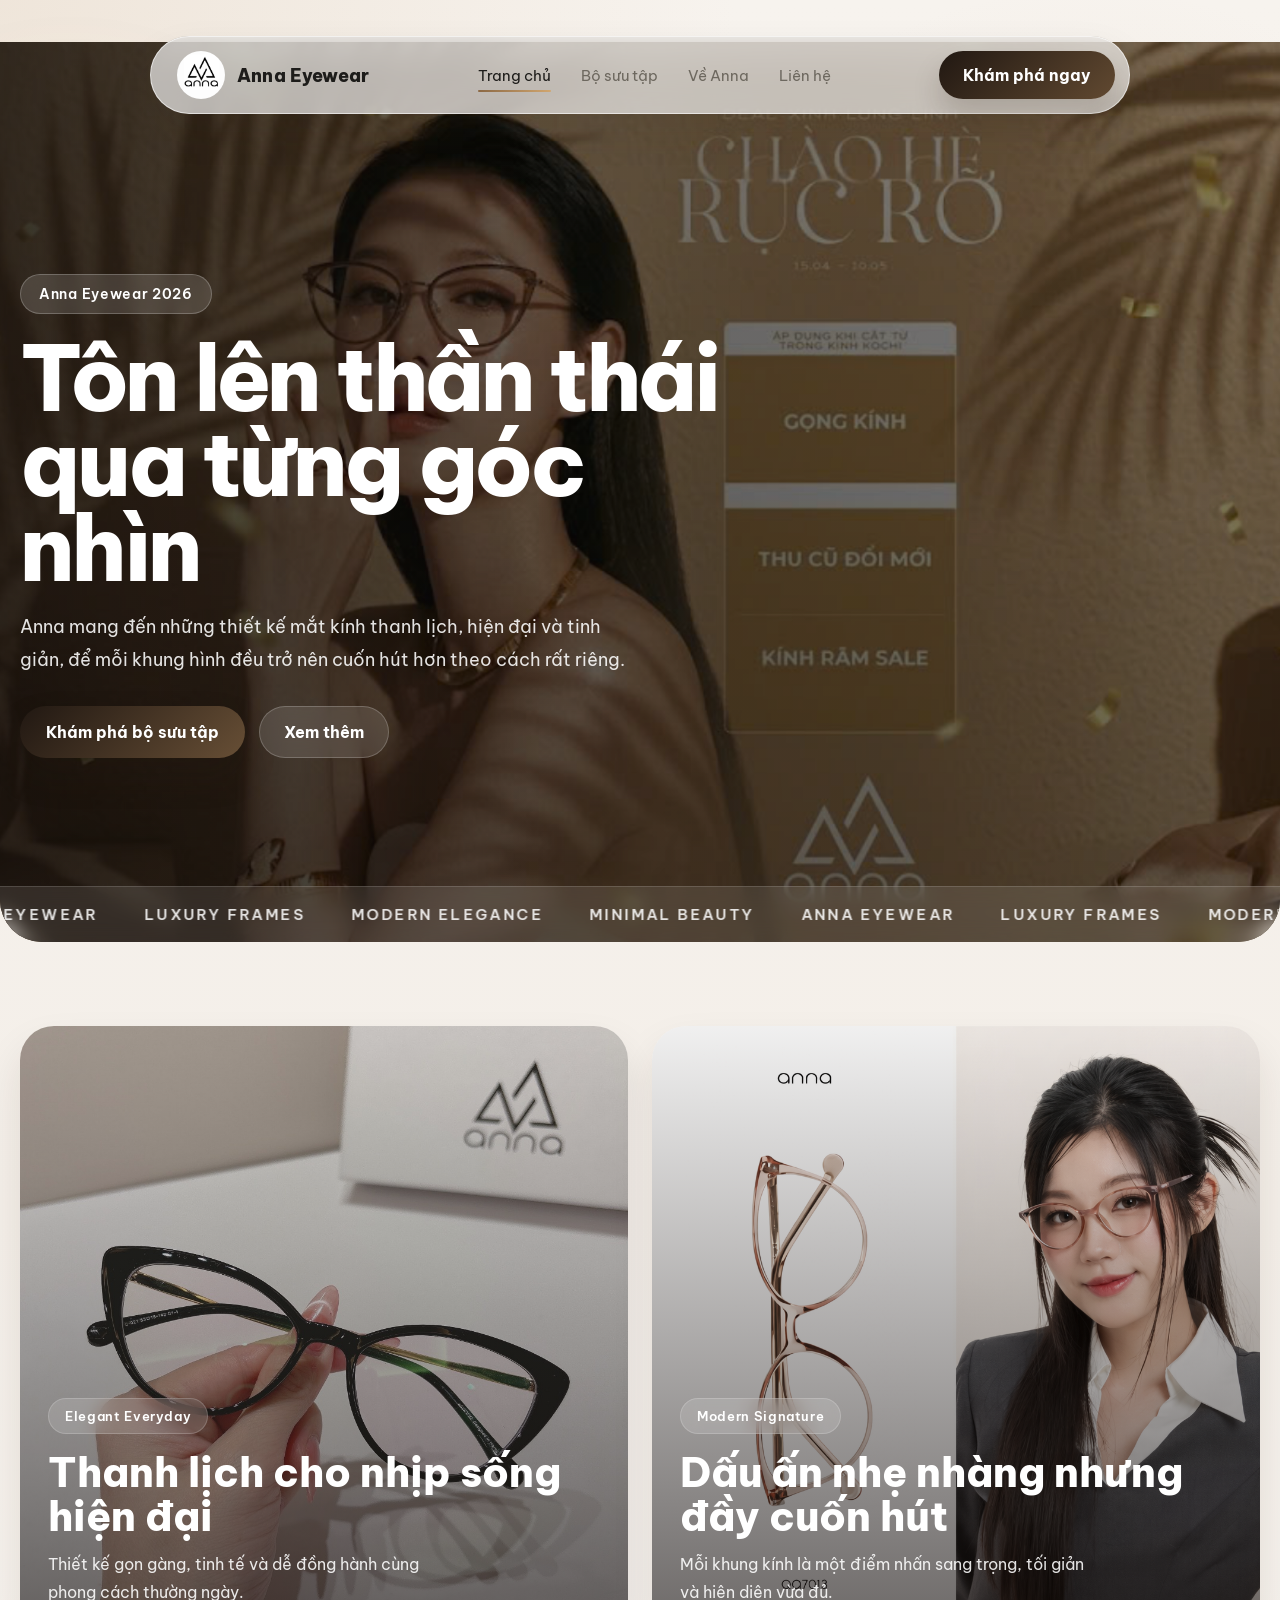
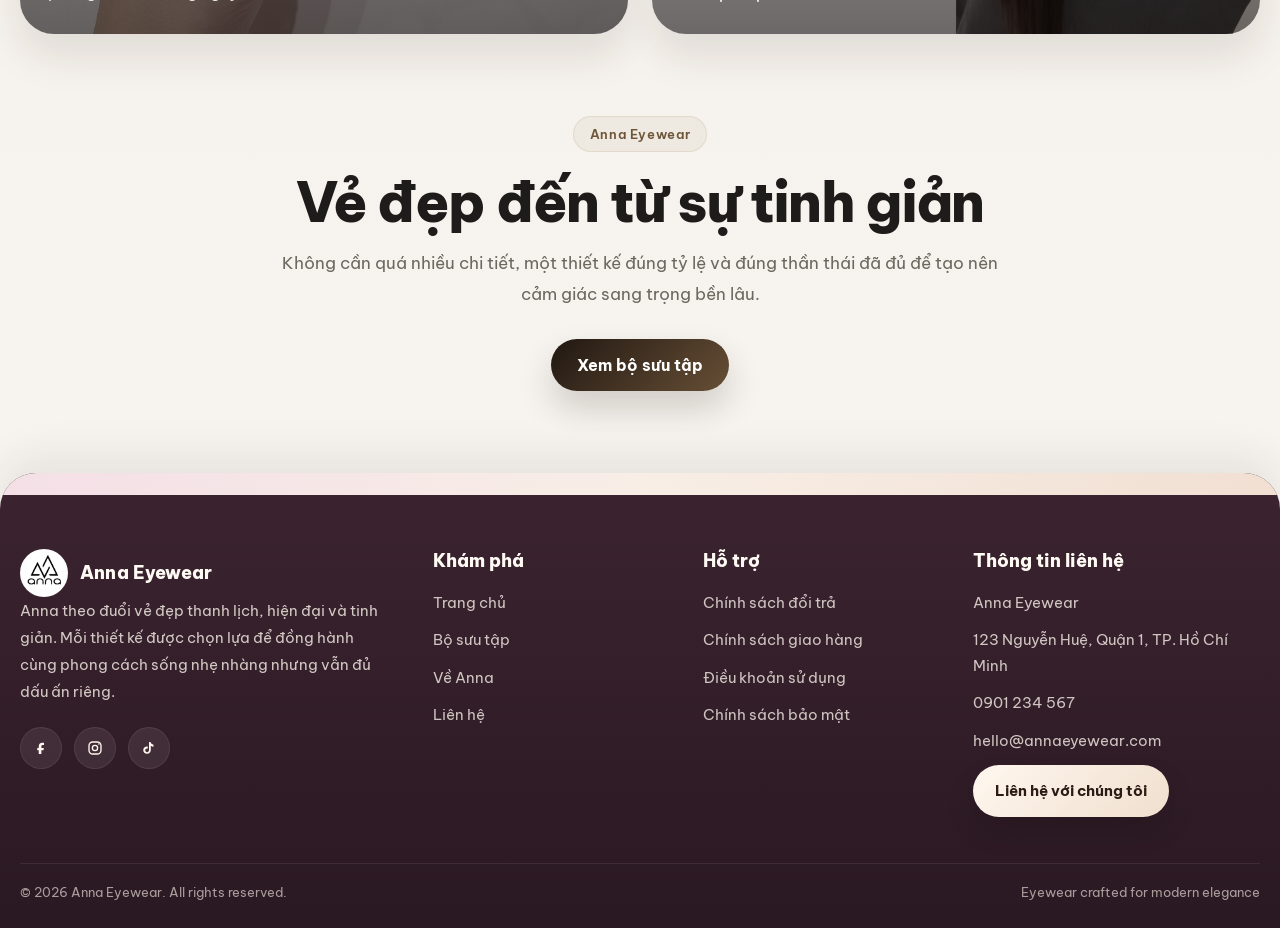
==== index.html @ 3d451430 "Add root index file for GitHub Pages" ====
<!DOCTYPE html>
<html lang="vi">
<head>
  <meta charset="UTF-8">
  <meta http-equiv="refresh" content="0; url=./html/home.html">
  <meta name="viewport" content="width=device-width, initial-scale=1.0">
  <title>Anna Eyewear</title>
</head>
<body>
  <p>Đang chuyển đến trang chủ... <a href="./html/home.html">Bấm vào đây nếu chưa tự chuyển</a></p>
</body>
</html>
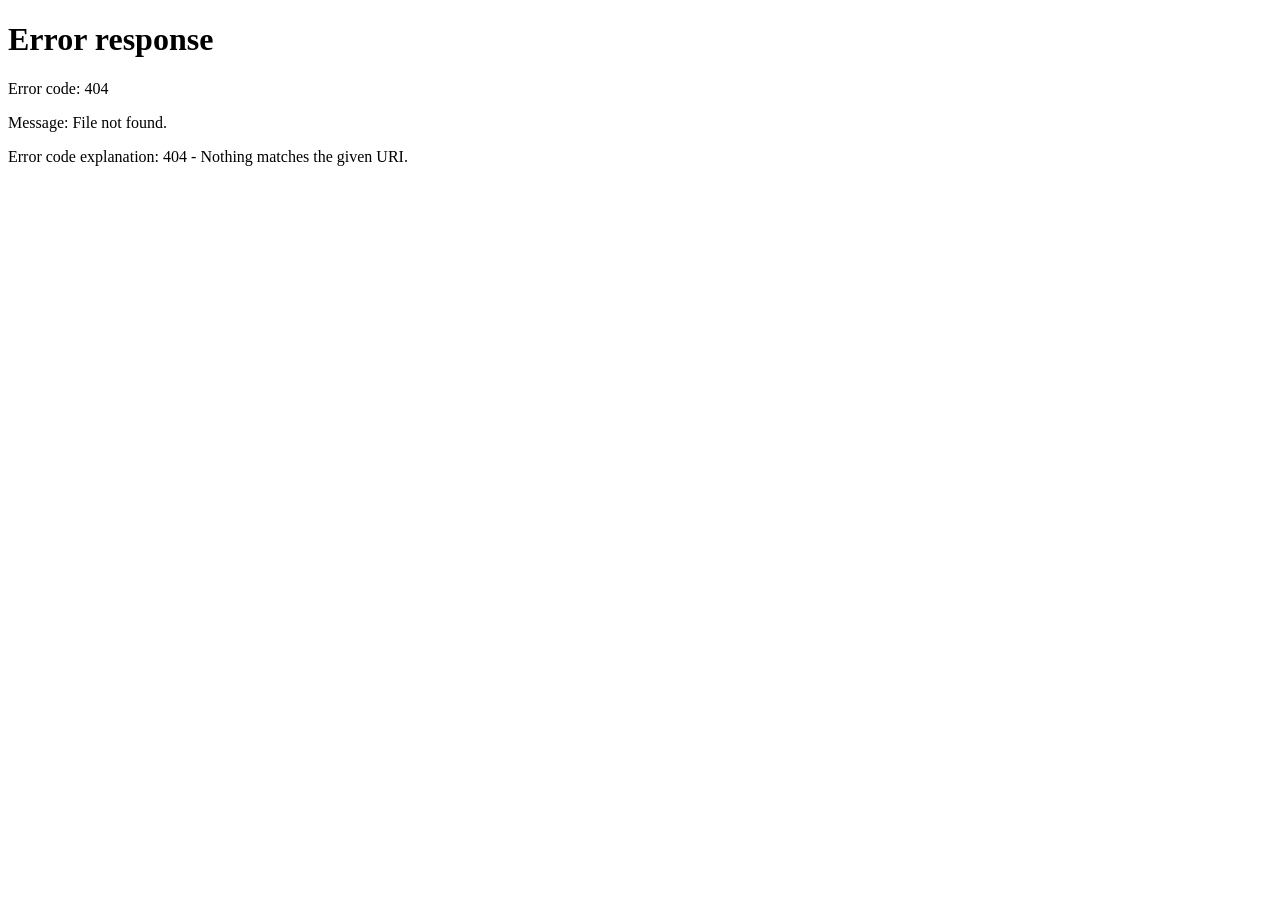
==== commit dcf46744: "Fix GitHub Pages redirect" ====
--- a/index.html
+++ b/index.html
@@ -2,11 +2,13 @@
 <html lang="vi">
 <head>
   <meta charset="UTF-8">
-  <meta http-equiv="refresh" content="0; url=./html/home.html">
   <meta name="viewport" content="width=device-width, initial-scale=1.0">
   <title>Anna Eyewear</title>
+  <script>
+    window.location.replace("/Anna_Eyewear/html/home.html");
+  </script>
 </head>
 <body>
-  <p>Đang chuyển đến trang chủ... <a href="./html/home.html">Bấm vào đây nếu chưa tự chuyển</a></p>
+  <p>Đang chuyển đến trang chủ... <a href="/Anna_Eyewear/html/home.html">Bấm vào đây nếu chưa tự chuyển</a></p>
 </body>
 </html>
